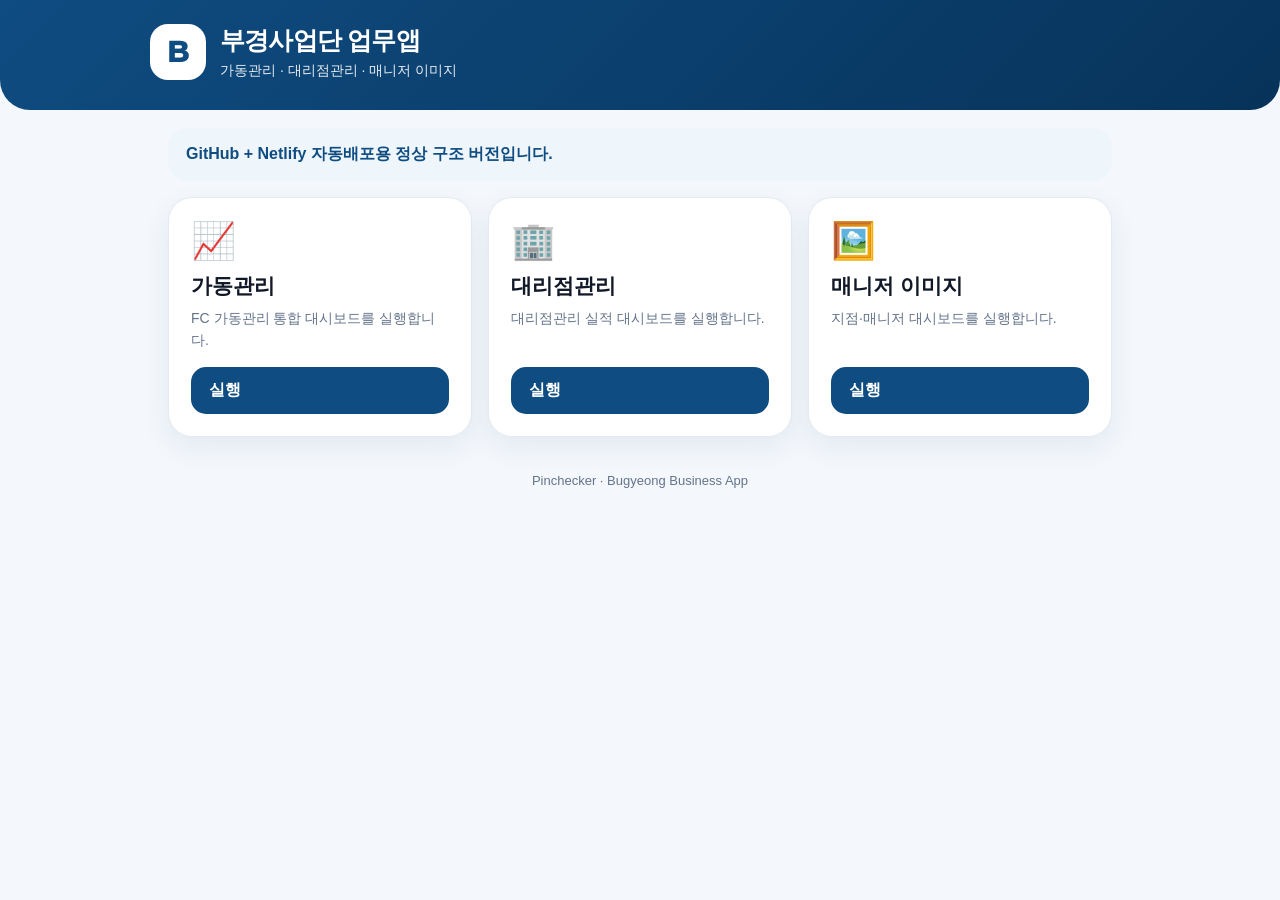
==== index.html @ a11901d8 "Add files via upload" ====
<!DOCTYPE html>
<html lang="ko">
<head>
<meta charset="UTF-8">
<meta name="viewport" content="width=device-width,initial-scale=1.0, viewport-fit=cover">
<meta name="theme-color" content="#0f4c81">
<link rel="manifest" href="./manifest.json">
<title>부경사업단 업무앱</title>
<style>
*{box-sizing:border-box}
body{margin:0;font-family:-apple-system,BlinkMacSystemFont,"Segoe UI","Noto Sans KR",Arial,sans-serif;background:#f4f7fb;color:#111827}
.header{background:linear-gradient(135deg,#0f4c81,#07335a);color:white;padding:24px 18px 30px;border-bottom-left-radius:30px;border-bottom-right-radius:30px}
.brand{display:flex;align-items:center;gap:14px;max-width:980px;margin:0 auto}
.logo{width:56px;height:56px;border-radius:18px;background:white;color:#0f4c81;display:grid;place-items:center;font-weight:950;font-size:30px}
h1{margin:0;font-size:25px;letter-spacing:-.8px}
.sub{margin-top:5px;font-size:14px;opacity:.9}
.wrap{max-width:980px;margin:0 auto;padding:18px}
.notice{background:#eef5fb;color:#0f4c81;border-radius:20px;padding:16px 18px;margin-bottom:16px;font-weight:850}
.grid{display:grid;grid-template-columns:repeat(3,1fr);gap:16px}
.card{background:white;border:1px solid #e5eaf2;border-radius:24px;padding:22px;box-shadow:0 10px 28px rgba(15,76,129,.08);min-height:220px;display:flex;flex-direction:column;justify-content:space-between}
.icon{font-size:36px}.card h2{font-size:21px;margin:10px 0 8px}.card p{font-size:14px;color:#64748b;line-height:1.55;margin:0}
.btn{display:inline-block;margin-top:16px;text-decoration:none;background:#0f4c81;color:white;border-radius:15px;padding:13px 18px;font-weight:900}
.footer{text-align:center;padding:18px;color:#64748b;font-size:13px}
@media(max-width:760px){.grid{grid-template-columns:1fr}.wrap{padding:14px}.card{min-height:160px}}
</style>
</head>
<body>
<header class="header">
  <div class="brand">
    <div class="logo">B</div>
    <div>
      <h1>부경사업단 업무앱</h1>
      <div class="sub">가동관리 · 대리점관리 · 매니저 이미지</div>
    </div>
  </div>
</header>
<main class="wrap">
  <div class="notice">GitHub + Netlify 자동배포용 정상 구조 버전입니다.</div>
  <div class="grid">
    <section class="card">
      <div><div class="icon">📈</div><h2>가동관리</h2><p>FC 가동관리 통합 대시보드를 실행합니다.</p></div>
      <a class="btn" href="./dashboards/activity.html">실행</a>
    </section>
    <section class="card">
      <div><div class="icon">🏢</div><h2>대리점관리</h2><p>대리점관리 실적 대시보드를 실행합니다.</p></div>
      <a class="btn" href="./dashboards/agency.html">실행</a>
    </section>
    <section class="card">
      <div><div class="icon">🖼️</div><h2>매니저 이미지</h2><p>지점·매니저 대시보드를 실행합니다.</p></div>
      <a class="btn" href="./dashboards/manager-image.html">실행</a>
    </section>
  </div>
</main>
<div class="footer">Pinchecker · Bugyeong Business App</div>
</body>
</html>
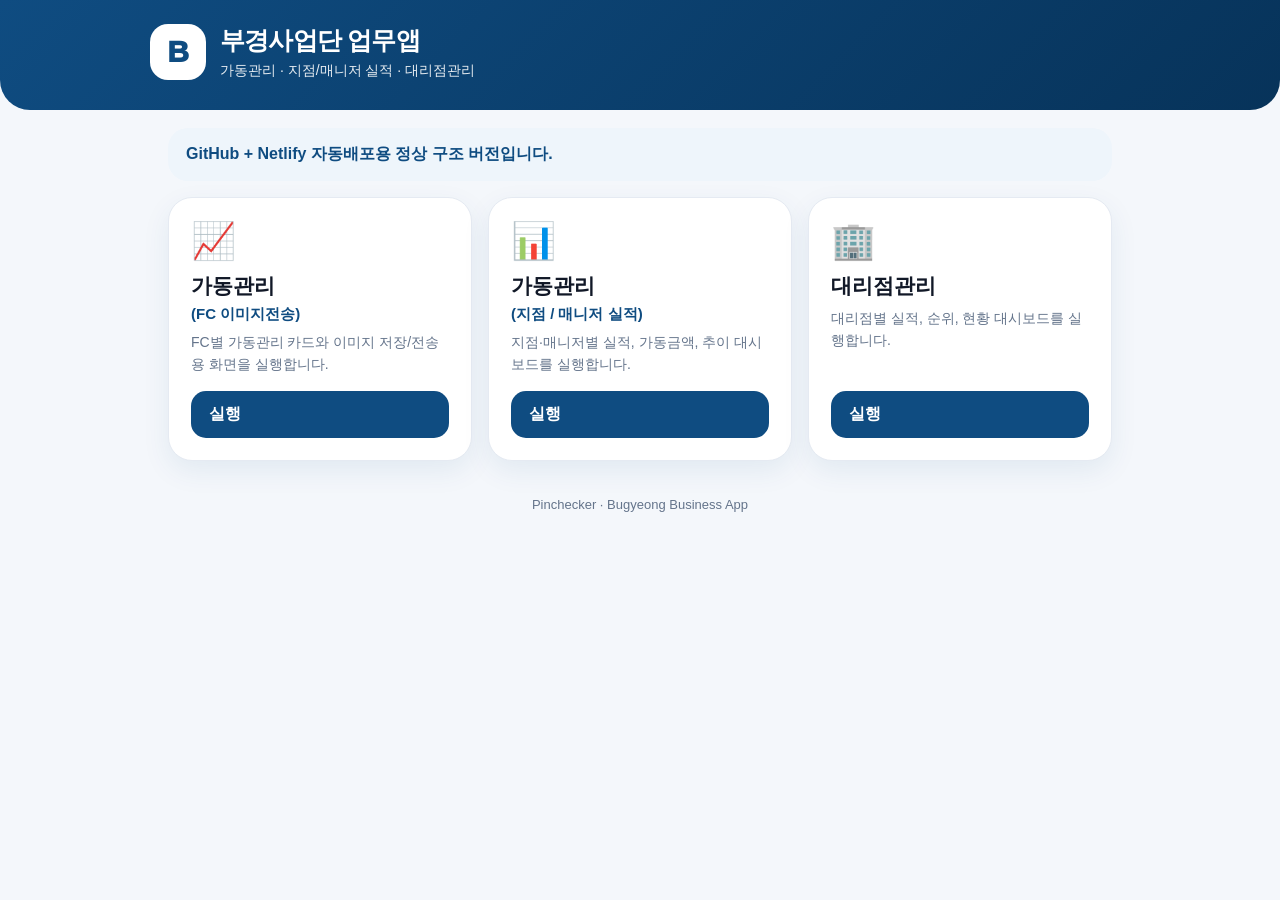
==== commit 3a462816: "Add files via upload" ====
--- a/index.html
+++ b/index.html
@@ -18,7 +18,7 @@
 .notice{background:#eef5fb;color:#0f4c81;border-radius:20px;padding:16px 18px;margin-bottom:16px;font-weight:850}
 .grid{display:grid;grid-template-columns:repeat(3,1fr);gap:16px}
 .card{background:white;border:1px solid #e5eaf2;border-radius:24px;padding:22px;box-shadow:0 10px 28px rgba(15,76,129,.08);min-height:220px;display:flex;flex-direction:column;justify-content:space-between}
-.icon{font-size:36px}.card h2{font-size:21px;margin:10px 0 8px}.card p{font-size:14px;color:#64748b;line-height:1.55;margin:0}
+.icon{font-size:36px}.card h2{font-size:21px;margin:10px 0 8px}.card h2 small{font-size:15px;color:#0f4c81}.card p{font-size:14px;color:#64748b;line-height:1.55;margin:0}
 .btn{display:inline-block;margin-top:16px;text-decoration:none;background:#0f4c81;color:white;border-radius:15px;padding:13px 18px;font-weight:900}
 .footer{text-align:center;padding:18px;color:#64748b;font-size:13px}
 @media(max-width:760px){.grid{grid-template-columns:1fr}.wrap{padding:14px}.card{min-height:160px}}
@@ -30,24 +30,25 @@
     <div class="logo">B</div>
     <div>
       <h1>부경사업단 업무앱</h1>
-      <div class="sub">가동관리 · 대리점관리 · 매니저 이미지</div>
+      <div class="sub">가동관리 · 지점/매니저 실적 · 대리점관리</div>
     </div>
   </div>
 </header>
 <main class="wrap">
   <div class="notice">GitHub + Netlify 자동배포용 정상 구조 버전입니다.</div>
   <div class="grid">
+
     <section class="card">
-      <div><div class="icon">📈</div><h2>가동관리</h2><p>FC 가동관리 통합 대시보드를 실행합니다.</p></div>
+      <div><div class="icon">📈</div><h2>가동관리<br><small>(FC 이미지전송)</small></h2><p>FC별 가동관리 카드와 이미지 저장/전송용 화면을 실행합니다.</p></div>
       <a class="btn" href="./dashboards/activity.html">실행</a>
     </section>
     <section class="card">
-      <div><div class="icon">🏢</div><h2>대리점관리</h2><p>대리점관리 실적 대시보드를 실행합니다.</p></div>
-      <a class="btn" href="./dashboards/agency.html">실행</a>
+      <div><div class="icon">📊</div><h2>가동관리<br><small>(지점 / 매니저 실적)</small></h2><p>지점·매니저별 실적, 가동금액, 추이 대시보드를 실행합니다.</p></div>
+      <a class="btn" href="./dashboards/manager-image.html">실행</a>
     </section>
     <section class="card">
-      <div><div class="icon">🖼️</div><h2>매니저 이미지</h2><p>지점·매니저 대시보드를 실행합니다.</p></div>
-      <a class="btn" href="./dashboards/manager-image.html">실행</a>
+      <div><div class="icon">🏢</div><h2>대리점관리</h2><p>대리점별 실적, 순위, 현황 대시보드를 실행합니다.</p></div>
+      <a class="btn" href="./dashboards/agency.html">실행</a>
     </section>
   </div>
 </main>
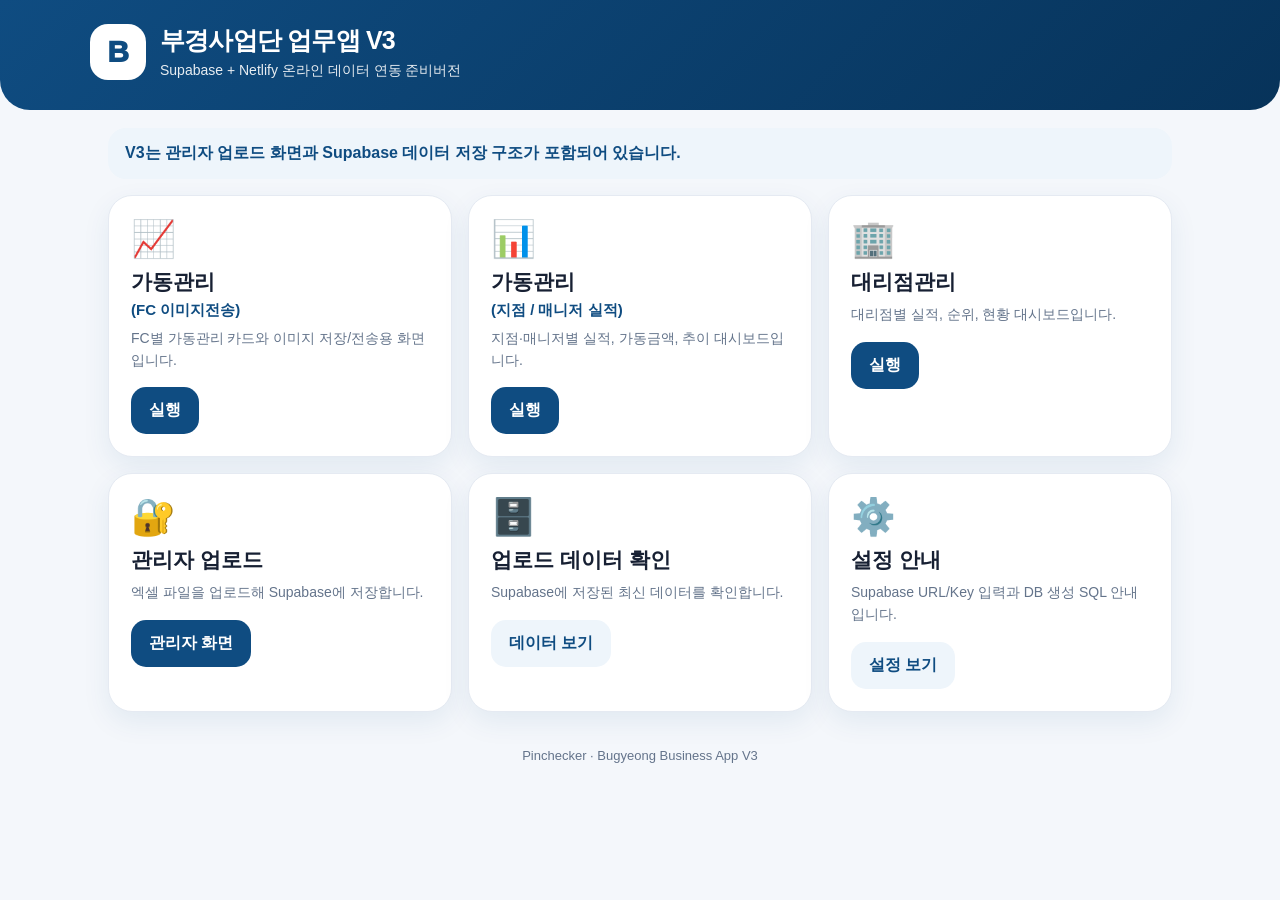
==== commit 6d43fb9d: "Add files via upload" ====
--- a/index.html
+++ b/index.html
@@ -1,57 +1,24 @@
 <!DOCTYPE html>
 <html lang="ko">
 <head>
-<meta charset="UTF-8">
-<meta name="viewport" content="width=device-width,initial-scale=1.0, viewport-fit=cover">
-<meta name="theme-color" content="#0f4c81">
-<link rel="manifest" href="./manifest.json">
-<title>부경사업단 업무앱</title>
-<style>
-*{box-sizing:border-box}
-body{margin:0;font-family:-apple-system,BlinkMacSystemFont,"Segoe UI","Noto Sans KR",Arial,sans-serif;background:#f4f7fb;color:#111827}
-.header{background:linear-gradient(135deg,#0f4c81,#07335a);color:white;padding:24px 18px 30px;border-bottom-left-radius:30px;border-bottom-right-radius:30px}
-.brand{display:flex;align-items:center;gap:14px;max-width:980px;margin:0 auto}
-.logo{width:56px;height:56px;border-radius:18px;background:white;color:#0f4c81;display:grid;place-items:center;font-weight:950;font-size:30px}
-h1{margin:0;font-size:25px;letter-spacing:-.8px}
-.sub{margin-top:5px;font-size:14px;opacity:.9}
-.wrap{max-width:980px;margin:0 auto;padding:18px}
-.notice{background:#eef5fb;color:#0f4c81;border-radius:20px;padding:16px 18px;margin-bottom:16px;font-weight:850}
-.grid{display:grid;grid-template-columns:repeat(3,1fr);gap:16px}
-.card{background:white;border:1px solid #e5eaf2;border-radius:24px;padding:22px;box-shadow:0 10px 28px rgba(15,76,129,.08);min-height:220px;display:flex;flex-direction:column;justify-content:space-between}
-.icon{font-size:36px}.card h2{font-size:21px;margin:10px 0 8px}.card h2 small{font-size:15px;color:#0f4c81}.card p{font-size:14px;color:#64748b;line-height:1.55;margin:0}
-.btn{display:inline-block;margin-top:16px;text-decoration:none;background:#0f4c81;color:white;border-radius:15px;padding:13px 18px;font-weight:900}
-.footer{text-align:center;padding:18px;color:#64748b;font-size:13px}
-@media(max-width:760px){.grid{grid-template-columns:1fr}.wrap{padding:14px}.card{min-height:160px}}
-</style>
+<meta charset="UTF-8"><meta name="viewport" content="width=device-width,initial-scale=1.0, viewport-fit=cover">
+<meta name="theme-color" content="#0f4c81"><link rel="manifest" href="./manifest.json"><link rel="stylesheet" href="./assets/style.css">
+<title>부경사업단 업무앱 V3</title>
 </head>
 <body>
-<header class="header">
-  <div class="brand">
-    <div class="logo">B</div>
-    <div>
-      <h1>부경사업단 업무앱</h1>
-      <div class="sub">가동관리 · 지점/매니저 실적 · 대리점관리</div>
-    </div>
+<header class="header"><div class="brand"><div class="logo">B</div><div><h1>부경사업단 업무앱 V3</h1><div class="sub">Supabase + Netlify 온라인 데이터 연동 준비버전</div></div></div></header>
+<main class="wrap">
+  <div class="notice">V3는 관리자 업로드 화면과 Supabase 데이터 저장 구조가 포함되어 있습니다.</div>
+  <div class="grid">
+    <section class="card"><div style="font-size:36px">📈</div><h2>가동관리<br><small>(FC 이미지전송)</small></h2><p>FC별 가동관리 카드와 이미지 저장/전송용 화면입니다.</p><a class="btn" href="./dashboards/fc-image.html">실행</a></section>
+    <section class="card"><div style="font-size:36px">📊</div><h2>가동관리<br><small>(지점 / 매니저 실적)</small></h2><p>지점·매니저별 실적, 가동금액, 추이 대시보드입니다.</p><a class="btn" href="./dashboards/branch-manager.html">실행</a></section>
+    <section class="card"><div style="font-size:36px">🏢</div><h2>대리점관리</h2><p>대리점별 실적, 순위, 현황 대시보드입니다.</p><a class="btn" href="./dashboards/agency.html">실행</a></section>
   </div>
-</header>
-<main class="wrap">
-  <div class="notice">GitHub + Netlify 자동배포용 정상 구조 버전입니다.</div>
-  <div class="grid">
-
-    <section class="card">
-      <div><div class="icon">📈</div><h2>가동관리<br><small>(FC 이미지전송)</small></h2><p>FC별 가동관리 카드와 이미지 저장/전송용 화면을 실행합니다.</p></div>
-      <a class="btn" href="./dashboards/activity.html">실행</a>
-    </section>
-    <section class="card">
-      <div><div class="icon">📊</div><h2>가동관리<br><small>(지점 / 매니저 실적)</small></h2><p>지점·매니저별 실적, 가동금액, 추이 대시보드를 실행합니다.</p></div>
-      <a class="btn" href="./dashboards/manager-image.html">실행</a>
-    </section>
-    <section class="card">
-      <div><div class="icon">🏢</div><h2>대리점관리</h2><p>대리점별 실적, 순위, 현황 대시보드를 실행합니다.</p></div>
-      <a class="btn" href="./dashboards/agency.html">실행</a>
-    </section>
+  <div class="grid" style="margin-top:16px">
+    <section class="card"><div style="font-size:36px">🔐</div><h2>관리자 업로드</h2><p>엑셀 파일을 업로드해 Supabase에 저장합니다.</p><a class="btn" href="./admin.html">관리자 화면</a></section>
+    <section class="card"><div style="font-size:36px">🗄️</div><h2>업로드 데이터 확인</h2><p>Supabase에 저장된 최신 데이터를 확인합니다.</p><a class="btn secondary" href="./data-viewer.html">데이터 보기</a></section>
+    <section class="card"><div style="font-size:36px">⚙️</div><h2>설정 안내</h2><p>Supabase URL/Key 입력과 DB 생성 SQL 안내입니다.</p><a class="btn secondary" href="./setup.html">설정 보기</a></section>
   </div>
 </main>
-<div class="footer">Pinchecker · Bugyeong Business App</div>
-</body>
-</html>
+<div class="footer">Pinchecker · Bugyeong Business App V3</div>
+</body></html>
--- a/assets/style.css
+++ b/assets/style.css
@@ -0,0 +1,24 @@
+
+:root{--blue:#0f4c81;--blue2:#1565a9;--bg:#f4f7fb;--card:#fff;--text:#172033;--muted:#64748b;--line:#e5eaf2}
+*{box-sizing:border-box}
+body{margin:0;font-family:-apple-system,BlinkMacSystemFont,"Segoe UI","Noto Sans KR",Arial,sans-serif;background:var(--bg);color:var(--text)}
+.header{background:linear-gradient(135deg,var(--blue),#07335a);color:white;padding:24px 18px 30px;border-bottom-left-radius:30px;border-bottom-right-radius:30px}
+.brand{display:flex;align-items:center;gap:14px;max-width:1100px;margin:0 auto}
+.logo{width:56px;height:56px;border-radius:18px;background:white;color:var(--blue);display:grid;place-items:center;font-weight:950;font-size:30px}
+h1{margin:0;font-size:25px;letter-spacing:-.8px}.sub{margin-top:5px;font-size:14px;opacity:.9}
+.wrap{max-width:1100px;margin:0 auto;padding:18px}
+.grid{display:grid;grid-template-columns:repeat(3,1fr);gap:16px}
+.card{background:white;border:1px solid var(--line);border-radius:24px;padding:22px;box-shadow:0 10px 28px rgba(15,76,129,.08)}
+.card h2{font-size:21px;margin:8px 0}.card h2 small{font-size:15px;color:var(--blue)}
+.card p{font-size:14px;color:var(--muted);line-height:1.55;margin:0}
+.btn{display:inline-block;margin-top:16px;text-decoration:none;background:var(--blue);color:white;border:0;border-radius:15px;padding:13px 18px;font-weight:900;cursor:pointer}
+.btn.secondary{background:#eef5fb;color:var(--blue)}
+.notice{background:#eef5fb;color:var(--blue);border-radius:18px;padding:15px 17px;margin-bottom:16px;font-weight:800}
+input,select{width:100%;border:1px solid #cbd5e1;background:#fff;border-radius:14px;padding:12px;font-size:14px}
+label{font-size:13px;font-weight:900;color:#334155;display:block;margin:12px 0 7px}
+pre{white-space:pre-wrap;background:#0f172a;color:#e2e8f0;border-radius:18px;padding:16px;overflow:auto}
+.table{width:100%;border-collapse:collapse;background:#fff;border-radius:16px;overflow:hidden}
+.table th,.table td{padding:10px;border-bottom:1px solid #e5eaf2;text-align:left;font-size:13px}
+.table th{background:#eef5fb;color:#0f4c81}
+.footer{text-align:center;padding:18px;color:#64748b;font-size:13px}
+@media(max-width:760px){.grid{grid-template-columns:1fr}.wrap{padding:14px}}
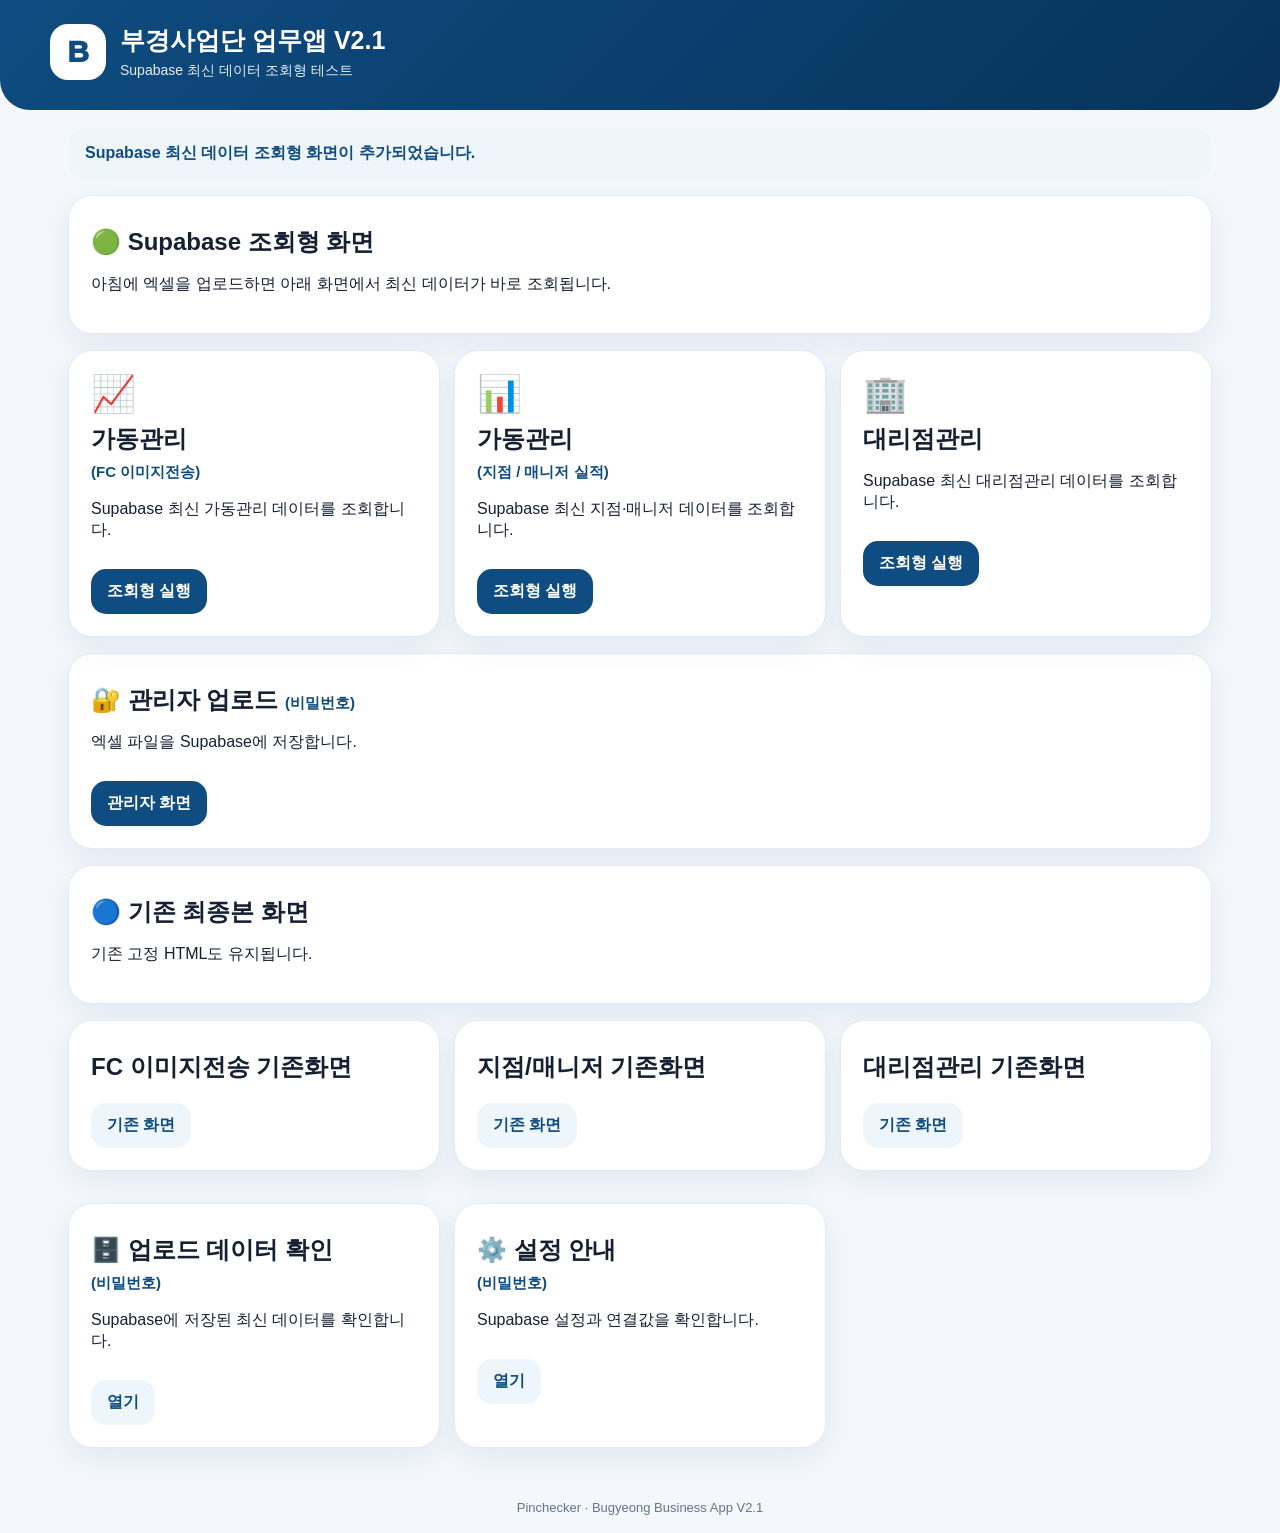
==== commit 6c7c449c: "Add files via upload" ====
--- a/index.html
+++ b/index.html
@@ -1,24 +1,5 @@
-<!DOCTYPE html>
-<html lang="ko">
-<head>
-<meta charset="UTF-8"><meta name="viewport" content="width=device-width,initial-scale=1.0, viewport-fit=cover">
-<meta name="theme-color" content="#0f4c81"><link rel="manifest" href="./manifest.json"><link rel="stylesheet" href="./assets/style.css">
-<title>부경사업단 업무앱 V3</title>
-</head>
-<body>
-<header class="header"><div class="brand"><div class="logo">B</div><div><h1>부경사업단 업무앱 V3</h1><div class="sub">Supabase + Netlify 온라인 데이터 연동 준비버전</div></div></div></header>
-<main class="wrap">
-  <div class="notice">V3는 관리자 업로드 화면과 Supabase 데이터 저장 구조가 포함되어 있습니다.</div>
-  <div class="grid">
-    <section class="card"><div style="font-size:36px">📈</div><h2>가동관리<br><small>(FC 이미지전송)</small></h2><p>FC별 가동관리 카드와 이미지 저장/전송용 화면입니다.</p><a class="btn" href="./dashboards/fc-image.html">실행</a></section>
-    <section class="card"><div style="font-size:36px">📊</div><h2>가동관리<br><small>(지점 / 매니저 실적)</small></h2><p>지점·매니저별 실적, 가동금액, 추이 대시보드입니다.</p><a class="btn" href="./dashboards/branch-manager.html">실행</a></section>
-    <section class="card"><div style="font-size:36px">🏢</div><h2>대리점관리</h2><p>대리점별 실적, 순위, 현황 대시보드입니다.</p><a class="btn" href="./dashboards/agency.html">실행</a></section>
-  </div>
-  <div class="grid" style="margin-top:16px">
-    <section class="card"><div style="font-size:36px">🔐</div><h2>관리자 업로드</h2><p>엑셀 파일을 업로드해 Supabase에 저장합니다.</p><a class="btn" href="./admin.html">관리자 화면</a></section>
-    <section class="card"><div style="font-size:36px">🗄️</div><h2>업로드 데이터 확인</h2><p>Supabase에 저장된 최신 데이터를 확인합니다.</p><a class="btn secondary" href="./data-viewer.html">데이터 보기</a></section>
-    <section class="card"><div style="font-size:36px">⚙️</div><h2>설정 안내</h2><p>Supabase URL/Key 입력과 DB 생성 SQL 안내입니다.</p><a class="btn secondary" href="./setup.html">설정 보기</a></section>
-  </div>
-</main>
-<div class="footer">Pinchecker · Bugyeong Business App V3</div>
-</body></html>+<!DOCTYPE html><html lang="ko"><head><meta charset="UTF-8"><meta name="viewport" content="width=device-width,initial-scale=1.0"><link rel="stylesheet" href="./assets/style.css"><title>부경사업단 업무앱 V2.1</title></head><body><header class="header"><div class="brand"><div class="logo">B</div><div><h1>부경사업단 업무앱 V2.1</h1><div class="sub">Supabase 최신 데이터 조회형 테스트</div></div></div></header><main class="wrap"><div class="notice">Supabase 최신 데이터 조회형 화면이 추가되었습니다.</div><section class="card"><h2>🟢 Supabase 조회형 화면</h2><p>아침에 엑셀을 업로드하면 아래 화면에서 최신 데이터가 바로 조회됩니다.</p></section><div class="grid"><section class="card"><div style="font-size:36px">📈</div><h2>가동관리<br><small>(FC 이미지전송)</small></h2><p>Supabase 최신 가동관리 데이터를 조회합니다.</p><a class="btn" href="./dashboards/live-fc-image.html">조회형 실행</a></section><section class="card"><div style="font-size:36px">📊</div><h2>가동관리<br><small>(지점 / 매니저 실적)</small></h2><p>Supabase 최신 지점·매니저 데이터를 조회합니다.</p><a class="btn" href="./dashboards/live-branch-manager.html">조회형 실행</a></section><section class="card"><div style="font-size:36px">🏢</div><h2>대리점관리</h2><p>Supabase 최신 대리점관리 데이터를 조회합니다.</p><a class="btn" href="./dashboards/live-agency.html">조회형 실행</a></section></div><section class="card"><h2>🔐 관리자 업로드 <small style='color:#0f4c81'>(비밀번호)</small></h2><p>엑셀 파일을 Supabase에 저장합니다.</p><a class="btn" href="./admin.html">관리자 화면</a></section><section class="card"><h2>🔵 기존 최종본 화면</h2><p>기존 고정 HTML도 유지됩니다.</p></section><div class="grid"><section class="card"><h2>FC 이미지전송 기존화면</h2><a class="btn secondary" href="./dashboards/fc-image.html">기존 화면</a></section><section class="card"><h2>지점/매니저 기존화면</h2><a class="btn secondary" href="./dashboards/branch-manager.html">기존 화면</a></section><section class="card"><h2>대리점관리 기존화면</h2><a class="btn secondary" href="./dashboards/agency.html">기존 화면</a></section></div><div class="grid" style="margin-top:16px">
+<section class="card"><h2>🗄️ 업로드 데이터 확인<br><small>(비밀번호)</small></h2><p>Supabase에 저장된 최신 데이터를 확인합니다.</p><a class="btn secondary" href="./data-viewer.html">열기</a></section>
+<section class="card"><h2>⚙️ 설정 안내<br><small>(비밀번호)</small></h2><p>Supabase 설정과 연결값을 확인합니다.</p><a class="btn secondary" href="./setup.html">열기</a></section>
+</div>
+</main><div class="footer">Pinchecker · Bugyeong Business App V2.1</div></body></html>
--- a/assets/style.css
+++ b/assets/style.css
@@ -1,24 +1,12 @@
 
-:root{--blue:#0f4c81;--blue2:#1565a9;--bg:#f4f7fb;--card:#fff;--text:#172033;--muted:#64748b;--line:#e5eaf2}
-*{box-sizing:border-box}
-body{margin:0;font-family:-apple-system,BlinkMacSystemFont,"Segoe UI","Noto Sans KR",Arial,sans-serif;background:var(--bg);color:var(--text)}
+:root{--blue:#0f4c81;--bg:#f4f7fb;--line:#e5eaf2;--muted:#64748b}
+*{box-sizing:border-box}body{margin:0;font-family:-apple-system,BlinkMacSystemFont,"Segoe UI","Noto Sans KR",Arial,sans-serif;background:var(--bg);color:#172033}
 .header{background:linear-gradient(135deg,var(--blue),#07335a);color:white;padding:24px 18px 30px;border-bottom-left-radius:30px;border-bottom-right-radius:30px}
-.brand{display:flex;align-items:center;gap:14px;max-width:1100px;margin:0 auto}
-.logo{width:56px;height:56px;border-radius:18px;background:white;color:var(--blue);display:grid;place-items:center;font-weight:950;font-size:30px}
-h1{margin:0;font-size:25px;letter-spacing:-.8px}.sub{margin-top:5px;font-size:14px;opacity:.9}
-.wrap{max-width:1100px;margin:0 auto;padding:18px}
-.grid{display:grid;grid-template-columns:repeat(3,1fr);gap:16px}
-.card{background:white;border:1px solid var(--line);border-radius:24px;padding:22px;box-shadow:0 10px 28px rgba(15,76,129,.08)}
-.card h2{font-size:21px;margin:8px 0}.card h2 small{font-size:15px;color:var(--blue)}
-.card p{font-size:14px;color:var(--muted);line-height:1.55;margin:0}
-.btn{display:inline-block;margin-top:16px;text-decoration:none;background:var(--blue);color:white;border:0;border-radius:15px;padding:13px 18px;font-weight:900;cursor:pointer}
-.btn.secondary{background:#eef5fb;color:var(--blue)}
-.notice{background:#eef5fb;color:var(--blue);border-radius:18px;padding:15px 17px;margin-bottom:16px;font-weight:800}
-input,select{width:100%;border:1px solid #cbd5e1;background:#fff;border-radius:14px;padding:12px;font-size:14px}
-label{font-size:13px;font-weight:900;color:#334155;display:block;margin:12px 0 7px}
-pre{white-space:pre-wrap;background:#0f172a;color:#e2e8f0;border-radius:18px;padding:16px;overflow:auto}
-.table{width:100%;border-collapse:collapse;background:#fff;border-radius:16px;overflow:hidden}
-.table th,.table td{padding:10px;border-bottom:1px solid #e5eaf2;text-align:left;font-size:13px}
-.table th{background:#eef5fb;color:#0f4c81}
-.footer{text-align:center;padding:18px;color:#64748b;font-size:13px}
-@media(max-width:760px){.grid{grid-template-columns:1fr}.wrap{padding:14px}}
+.brand{display:flex;align-items:center;gap:14px;max-width:1180px;margin:0 auto}.logo{width:56px;height:56px;border-radius:18px;background:white;color:var(--blue);display:grid;place-items:center;font-weight:950;font-size:30px}
+h1{margin:0;font-size:25px}.sub{margin-top:5px;font-size:14px;opacity:.9}.wrap{max-width:1180px;margin:0 auto;padding:18px}.grid{display:grid;grid-template-columns:repeat(3,1fr);gap:14px}
+.card{background:white;border:1px solid var(--line);border-radius:24px;padding:22px;box-shadow:0 10px 28px rgba(15,76,129,.08);margin-bottom:16px}.card h2{margin:8px 0}.card h2 small{font-size:15px;color:var(--blue)}
+.btn{display:inline-block;margin-top:12px;text-decoration:none;background:var(--blue);color:white;border:0;border-radius:15px;padding:12px 16px;font-weight:900;cursor:pointer}.btn.secondary{background:#eef5fb;color:var(--blue)}
+.notice{background:#eef5fb;color:var(--blue);border-radius:18px;padding:15px 17px;margin-bottom:16px;font-weight:800}input,select{width:100%;border:1px solid #cbd5e1;background:#fff;border-radius:14px;padding:12px;font-size:14px}
+label{font-size:13px;font-weight:900;color:#334155;display:block;margin:12px 0 7px}.tablewrap{overflow:auto;border:1px solid var(--line);border-radius:18px;background:white;max-height:620px}
+.table{width:100%;border-collapse:collapse;background:#fff}.table th,.table td{padding:10px;border-bottom:1px solid var(--line);text-align:center;font-size:13px;white-space:nowrap}.table th{background:#eef5fb;color:var(--blue)}
+.footer{text-align:center;padding:18px;color:#64748b;font-size:13px}@media(max-width:760px){.grid{grid-template-columns:1fr}.wrap{padding:14px}}
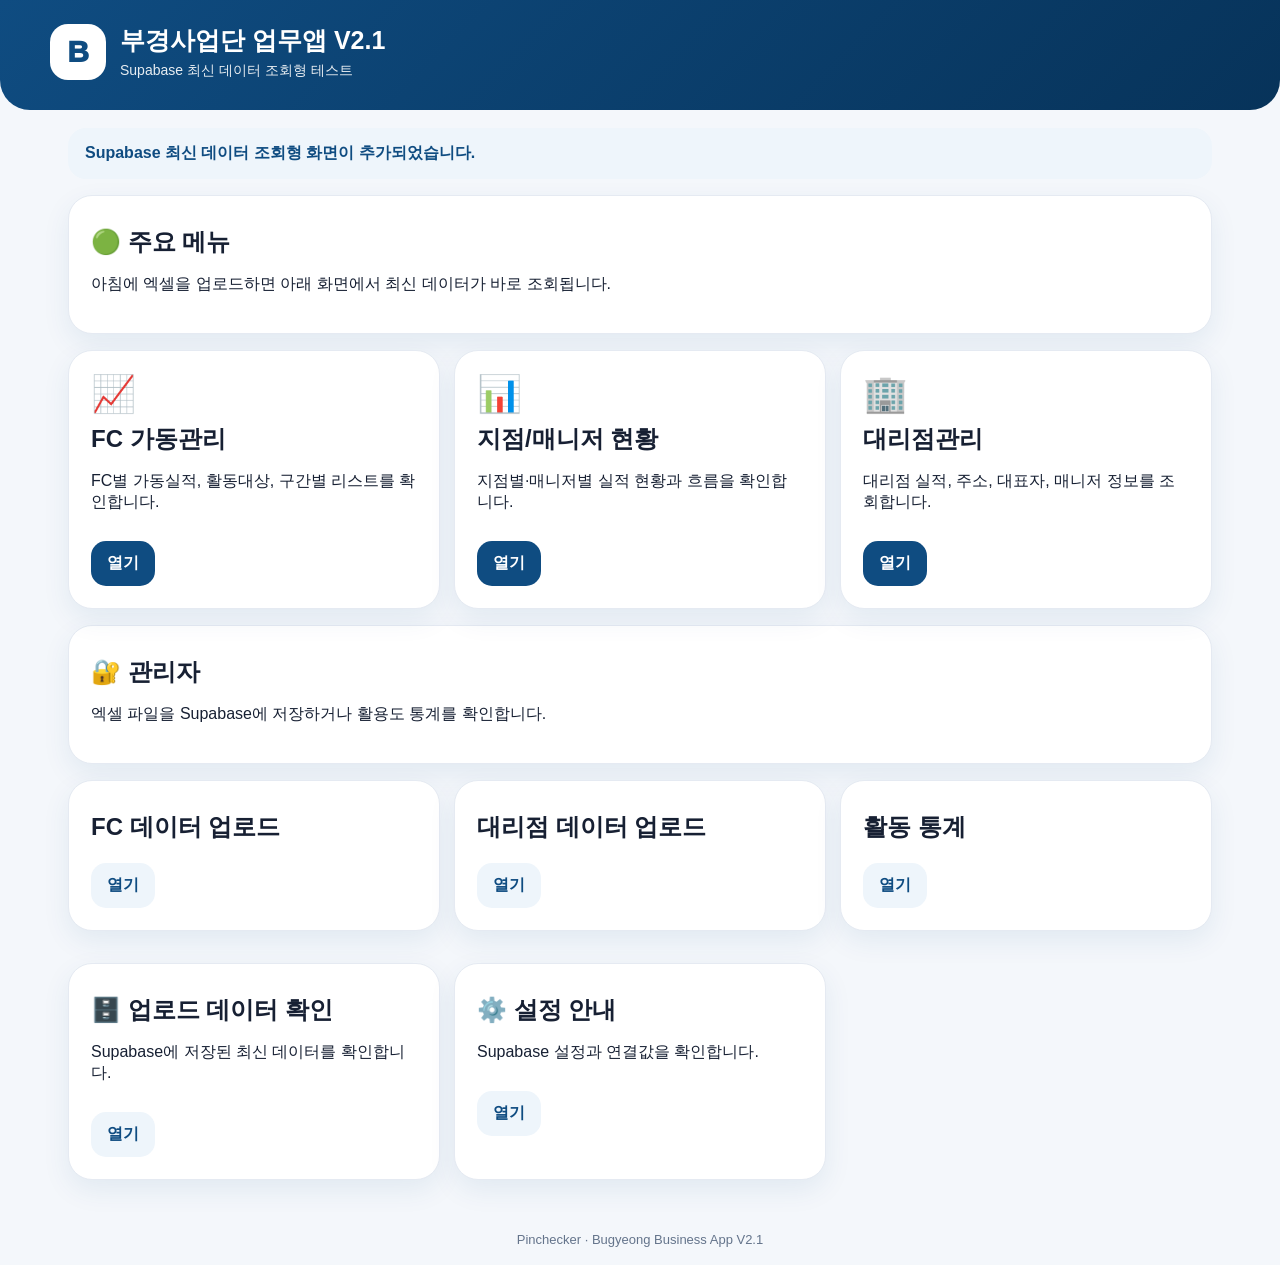
==== commit a3e8fd24: "Add files via upload" ====
--- a/index.html
+++ b/index.html
@@ -1,5 +1,91 @@
-<!DOCTYPE html><html lang="ko"><head><meta charset="UTF-8"><meta name="viewport" content="width=device-width,initial-scale=1.0"><link rel="stylesheet" href="./assets/style.css"><title>부경사업단 업무앱 V2.1</title></head><body><header class="header"><div class="brand"><div class="logo">B</div><div><h1>부경사업단 업무앱 V2.1</h1><div class="sub">Supabase 최신 데이터 조회형 테스트</div></div></div></header><main class="wrap"><div class="notice">Supabase 최신 데이터 조회형 화면이 추가되었습니다.</div><section class="card"><h2>🟢 Supabase 조회형 화면</h2><p>아침에 엑셀을 업로드하면 아래 화면에서 최신 데이터가 바로 조회됩니다.</p></section><div class="grid"><section class="card"><div style="font-size:36px">📈</div><h2>가동관리<br><small>(FC 이미지전송)</small></h2><p>Supabase 최신 가동관리 데이터를 조회합니다.</p><a class="btn" href="./dashboards/live-fc-image.html">조회형 실행</a></section><section class="card"><div style="font-size:36px">📊</div><h2>가동관리<br><small>(지점 / 매니저 실적)</small></h2><p>Supabase 최신 지점·매니저 데이터를 조회합니다.</p><a class="btn" href="./dashboards/live-branch-manager.html">조회형 실행</a></section><section class="card"><div style="font-size:36px">🏢</div><h2>대리점관리</h2><p>Supabase 최신 대리점관리 데이터를 조회합니다.</p><a class="btn" href="./dashboards/live-agency.html">조회형 실행</a></section></div><section class="card"><h2>🔐 관리자 업로드 <small style='color:#0f4c81'>(비밀번호)</small></h2><p>엑셀 파일을 Supabase에 저장합니다.</p><a class="btn" href="./admin.html">관리자 화면</a></section><section class="card"><h2>🔵 기존 최종본 화면</h2><p>기존 고정 HTML도 유지됩니다.</p></section><div class="grid"><section class="card"><h2>FC 이미지전송 기존화면</h2><a class="btn secondary" href="./dashboards/fc-image.html">기존 화면</a></section><section class="card"><h2>지점/매니저 기존화면</h2><a class="btn secondary" href="./dashboards/branch-manager.html">기존 화면</a></section><section class="card"><h2>대리점관리 기존화면</h2><a class="btn secondary" href="./dashboards/agency.html">기존 화면</a></section></div><div class="grid" style="margin-top:16px">
-<section class="card"><h2>🗄️ 업로드 데이터 확인<br><small>(비밀번호)</small></h2><p>Supabase에 저장된 최신 데이터를 확인합니다.</p><a class="btn secondary" href="./data-viewer.html">열기</a></section>
-<section class="card"><h2>⚙️ 설정 안내<br><small>(비밀번호)</small></h2><p>Supabase 설정과 연결값을 확인합니다.</p><a class="btn secondary" href="./setup.html">열기</a></section>
-</div>
-</main><div class="footer">Pinchecker · Bugyeong Business App V2.1</div></body></html>+<!DOCTYPE html>
+<html lang="ko">
+<head>
+<meta charset="UTF-8">
+<meta name="viewport" content="width=device-width,initial-scale=1.0">
+<link rel="stylesheet" href="./assets/style.css">
+<title>부경사업단 업무앱 V2.1</title>
+</head>
+<body>
+<header class="header">
+  <div class="brand">
+    <div class="logo">B</div>
+    <div>
+      <h1>부경사업단 업무앱 V2.1</h1>
+      <div class="sub">Supabase 최신 데이터 조회형 테스트</div>
+    </div>
+  </div>
+</header>
+
+<main class="wrap">
+  <div class="notice">Supabase 최신 데이터 조회형 화면이 추가되었습니다.</div>
+
+  <section class="card">
+    <h2>🟢 주요 메뉴</h2>
+    <p>아침에 엑셀을 업로드하면 아래 화면에서 최신 데이터가 바로 조회됩니다.</p>
+  </section>
+
+  <div class="grid">
+    <section class="card">
+      <div style="font-size:36px">📈</div>
+      <h2>FC 가동관리</h2>
+      <p>FC별 가동실적, 활동대상, 구간별 리스트를 확인합니다.</p>
+      <a class="btn" href="./dashboards/activity.html">열기</a>
+    </section>
+
+    <section class="card">
+      <div style="font-size:36px">📊</div>
+      <h2>지점/매니저 현황</h2>
+      <p>지점별·매니저별 실적 현황과 흐름을 확인합니다.</p>
+      <a class="btn" href="./dashboards/branch-manager.html">열기</a>
+    </section>
+
+    <section class="card">
+      <div style="font-size:36px">🏢</div>
+      <h2>대리점관리</h2>
+      <p>대리점 실적, 주소, 대표자, 매니저 정보를 조회합니다.</p>
+      <a class="btn" href="./dashboards/agency.html">열기</a>
+    </section>
+  </div>
+
+  <section class="card">
+    <h2>🔐 관리자</h2>
+    <p>엑셀 파일을 Supabase에 저장하거나 활용도 통계를 확인합니다.</p>
+  </section>
+
+  <div class="grid">
+    <section class="card">
+      <h2>FC 데이터 업로드</h2>
+      <a class="btn secondary" href="./admin.html">열기</a>
+    </section>
+
+    <section class="card">
+      <h2>대리점 데이터 업로드</h2>
+      <a class="btn secondary" href="./admin-agency-upload.html">열기</a>
+    </section>
+
+    <section class="card">
+      <h2>활동 통계</h2>
+      <a class="btn secondary" href="./dashboards/stats.html">열기</a>
+    </section>
+  </div>
+
+  <div class="grid" style="margin-top:16px">
+    <section class="card">
+      <h2>🗄️ 업로드 데이터 확인</h2>
+      <p>Supabase에 저장된 최신 데이터를 확인합니다.</p>
+      <a class="btn secondary" href="./data-viewer.html">열기</a>
+    </section>
+
+    <section class="card">
+      <h2>⚙️ 설정 안내</h2>
+      <p>Supabase 설정과 연결값을 확인합니다.</p>
+      <a class="btn secondary" href="./setup.html">열기</a>
+    </section>
+  </div>
+</main>
+
+<div class="footer">Pinchecker · Bugyeong Business App V2.1</div>
+<script src="/assets/app-tracker.js"></script>
+</body>
+</html>
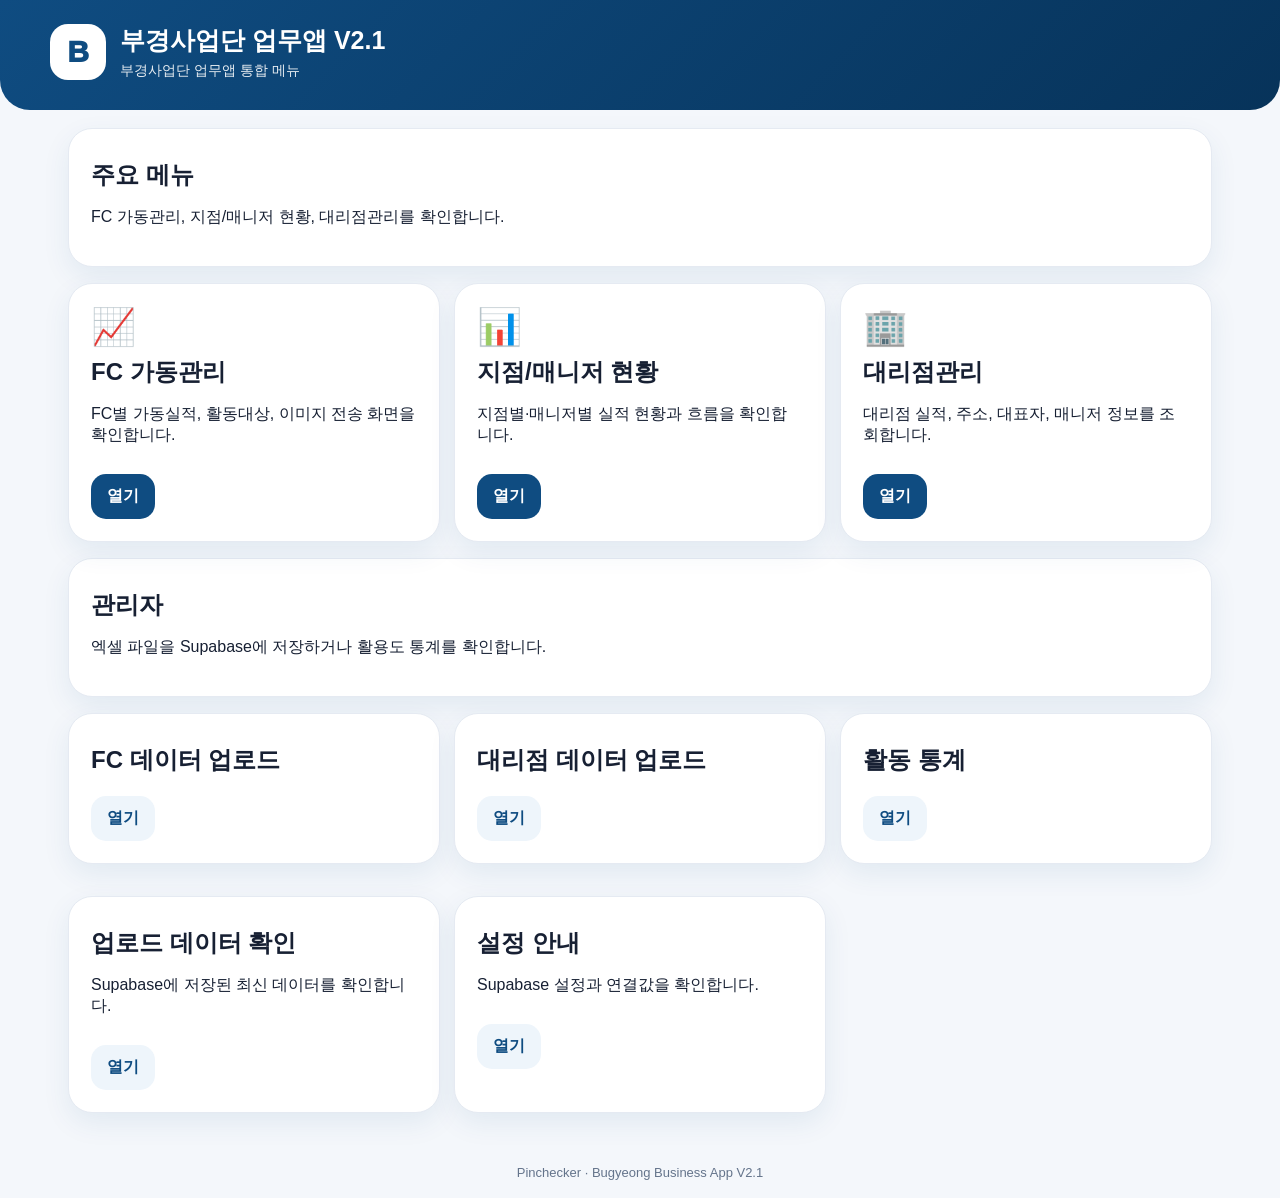
==== commit 78b4bd44: "Add files via upload" ====
--- a/index.html
+++ b/index.html
@@ -12,75 +12,73 @@
     <div class="logo">B</div>
     <div>
       <h1>부경사업단 업무앱 V2.1</h1>
-      <div class="sub">Supabase 최신 데이터 조회형 테스트</div>
+      <div class="sub">부경사업단 업무앱 통합 메뉴</div>
     </div>
   </div>
 </header>
 
 <main class="wrap">
-  <div class="notice">Supabase 최신 데이터 조회형 화면이 추가되었습니다.</div>
-
   <section class="card">
-    <h2>🟢 주요 메뉴</h2>
-    <p>아침에 엑셀을 업로드하면 아래 화면에서 최신 데이터가 바로 조회됩니다.</p>
+    <h2>주요 메뉴</h2>
+    <p>FC 가동관리, 지점/매니저 현황, 대리점관리를 확인합니다.</p>
   </section>
 
   <div class="grid">
     <section class="card">
       <div style="font-size:36px">📈</div>
       <h2>FC 가동관리</h2>
-      <p>FC별 가동실적, 활동대상, 구간별 리스트를 확인합니다.</p>
-      <a class="btn" href="./dashboards/activity.html">열기</a>
+      <p>FC별 가동실적, 활동대상, 이미지 전송 화면을 확인합니다.</p>
+      <a class="btn" href="/dashboards/fc-image.html">열기</a>
     </section>
 
     <section class="card">
       <div style="font-size:36px">📊</div>
       <h2>지점/매니저 현황</h2>
       <p>지점별·매니저별 실적 현황과 흐름을 확인합니다.</p>
-      <a class="btn" href="./dashboards/branch-manager.html">열기</a>
+      <a class="btn" href="/dashboards/branch-manager.html">열기</a>
     </section>
 
     <section class="card">
       <div style="font-size:36px">🏢</div>
       <h2>대리점관리</h2>
       <p>대리점 실적, 주소, 대표자, 매니저 정보를 조회합니다.</p>
-      <a class="btn" href="./dashboards/agency.html">열기</a>
+      <a class="btn" href="/dashboards/agency.html">열기</a>
     </section>
   </div>
 
   <section class="card">
-    <h2>🔐 관리자</h2>
+    <h2>관리자</h2>
     <p>엑셀 파일을 Supabase에 저장하거나 활용도 통계를 확인합니다.</p>
   </section>
 
   <div class="grid">
     <section class="card">
       <h2>FC 데이터 업로드</h2>
-      <a class="btn secondary" href="./admin.html">열기</a>
+      <a class="btn secondary" href="/admin.html">열기</a>
     </section>
 
     <section class="card">
       <h2>대리점 데이터 업로드</h2>
-      <a class="btn secondary" href="./admin-agency-upload.html">열기</a>
+      <a class="btn secondary" href="/admin-agency-upload.html">열기</a>
     </section>
 
     <section class="card">
       <h2>활동 통계</h2>
-      <a class="btn secondary" href="./dashboards/stats.html">열기</a>
+      <a class="btn secondary" href="/dashboards/stats.html">열기</a>
     </section>
   </div>
 
   <div class="grid" style="margin-top:16px">
     <section class="card">
-      <h2>🗄️ 업로드 데이터 확인</h2>
+      <h2>업로드 데이터 확인</h2>
       <p>Supabase에 저장된 최신 데이터를 확인합니다.</p>
-      <a class="btn secondary" href="./data-viewer.html">열기</a>
+      <a class="btn secondary" href="/data-viewer.html">열기</a>
     </section>
 
     <section class="card">
-      <h2>⚙️ 설정 안내</h2>
+      <h2>설정 안내</h2>
       <p>Supabase 설정과 연결값을 확인합니다.</p>
-      <a class="btn secondary" href="./setup.html">열기</a>
+      <a class="btn secondary" href="/setup.html">열기</a>
     </section>
   </div>
 </main>
